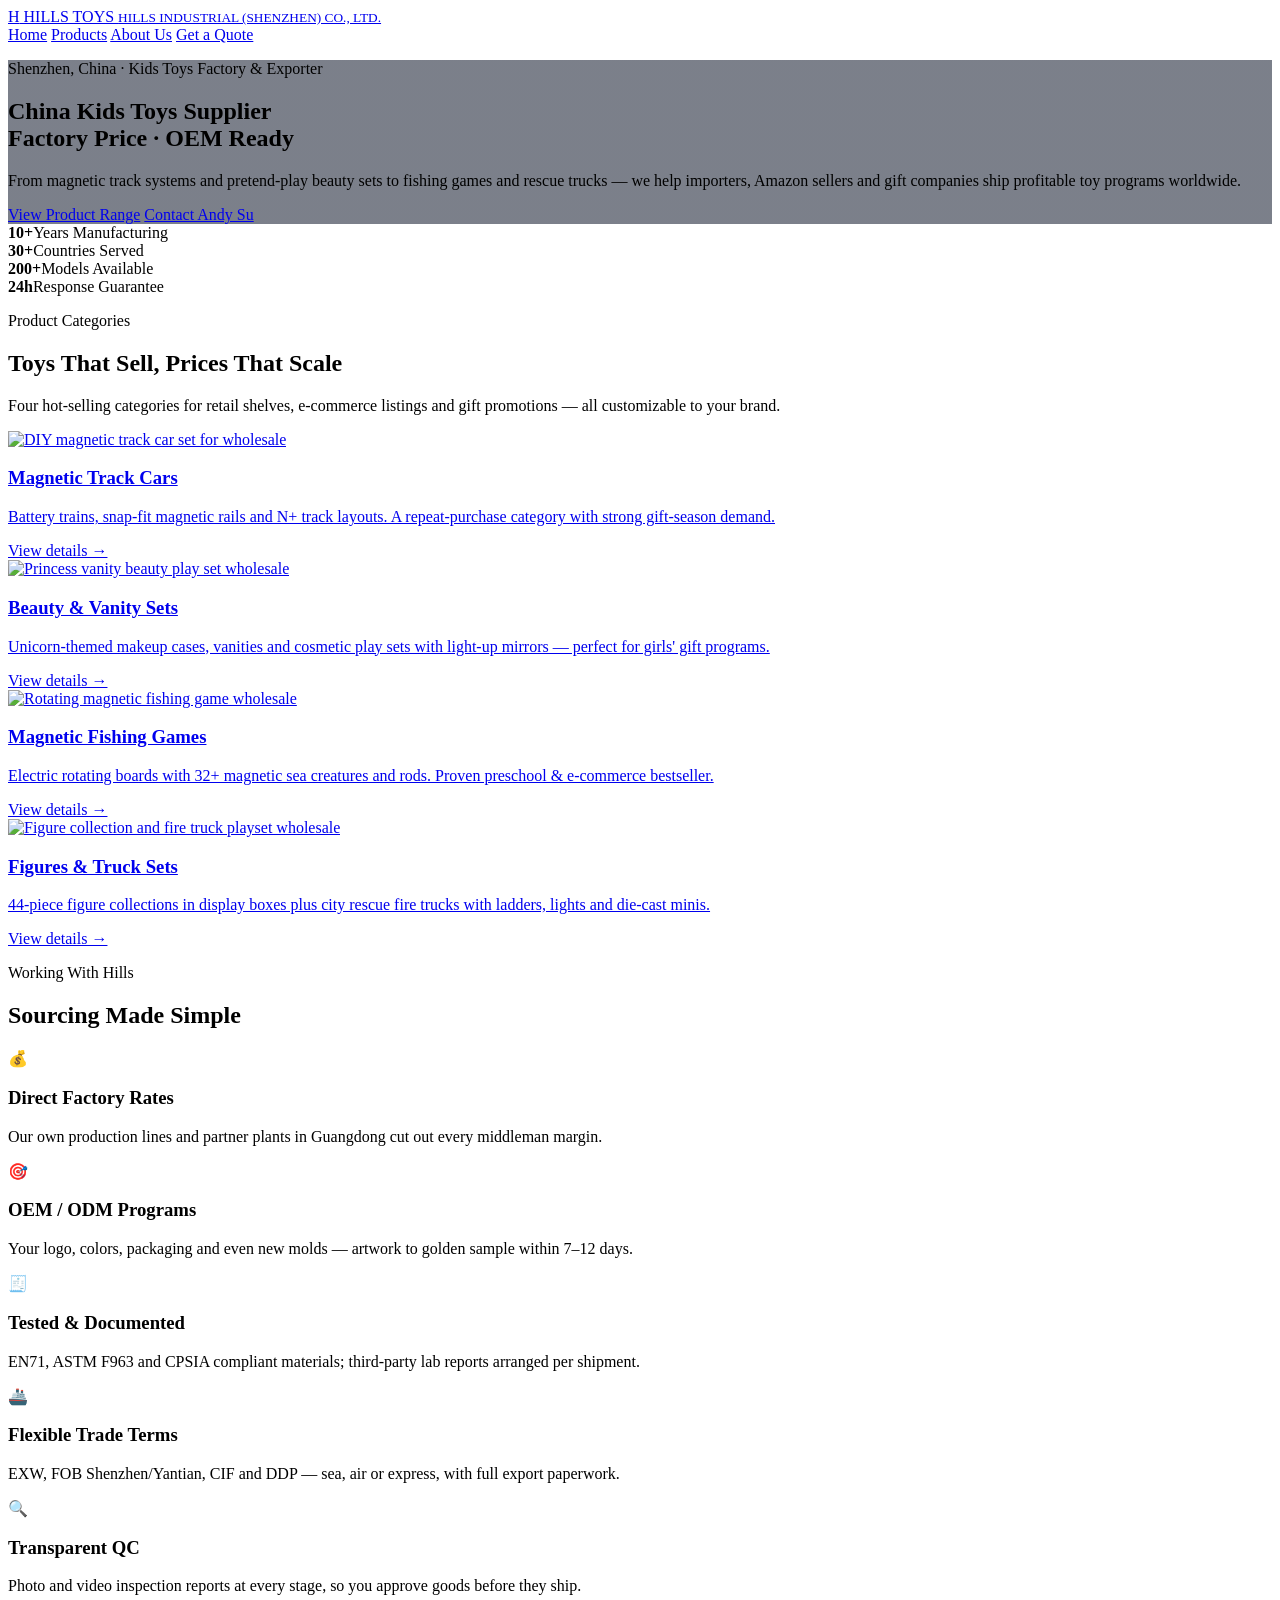
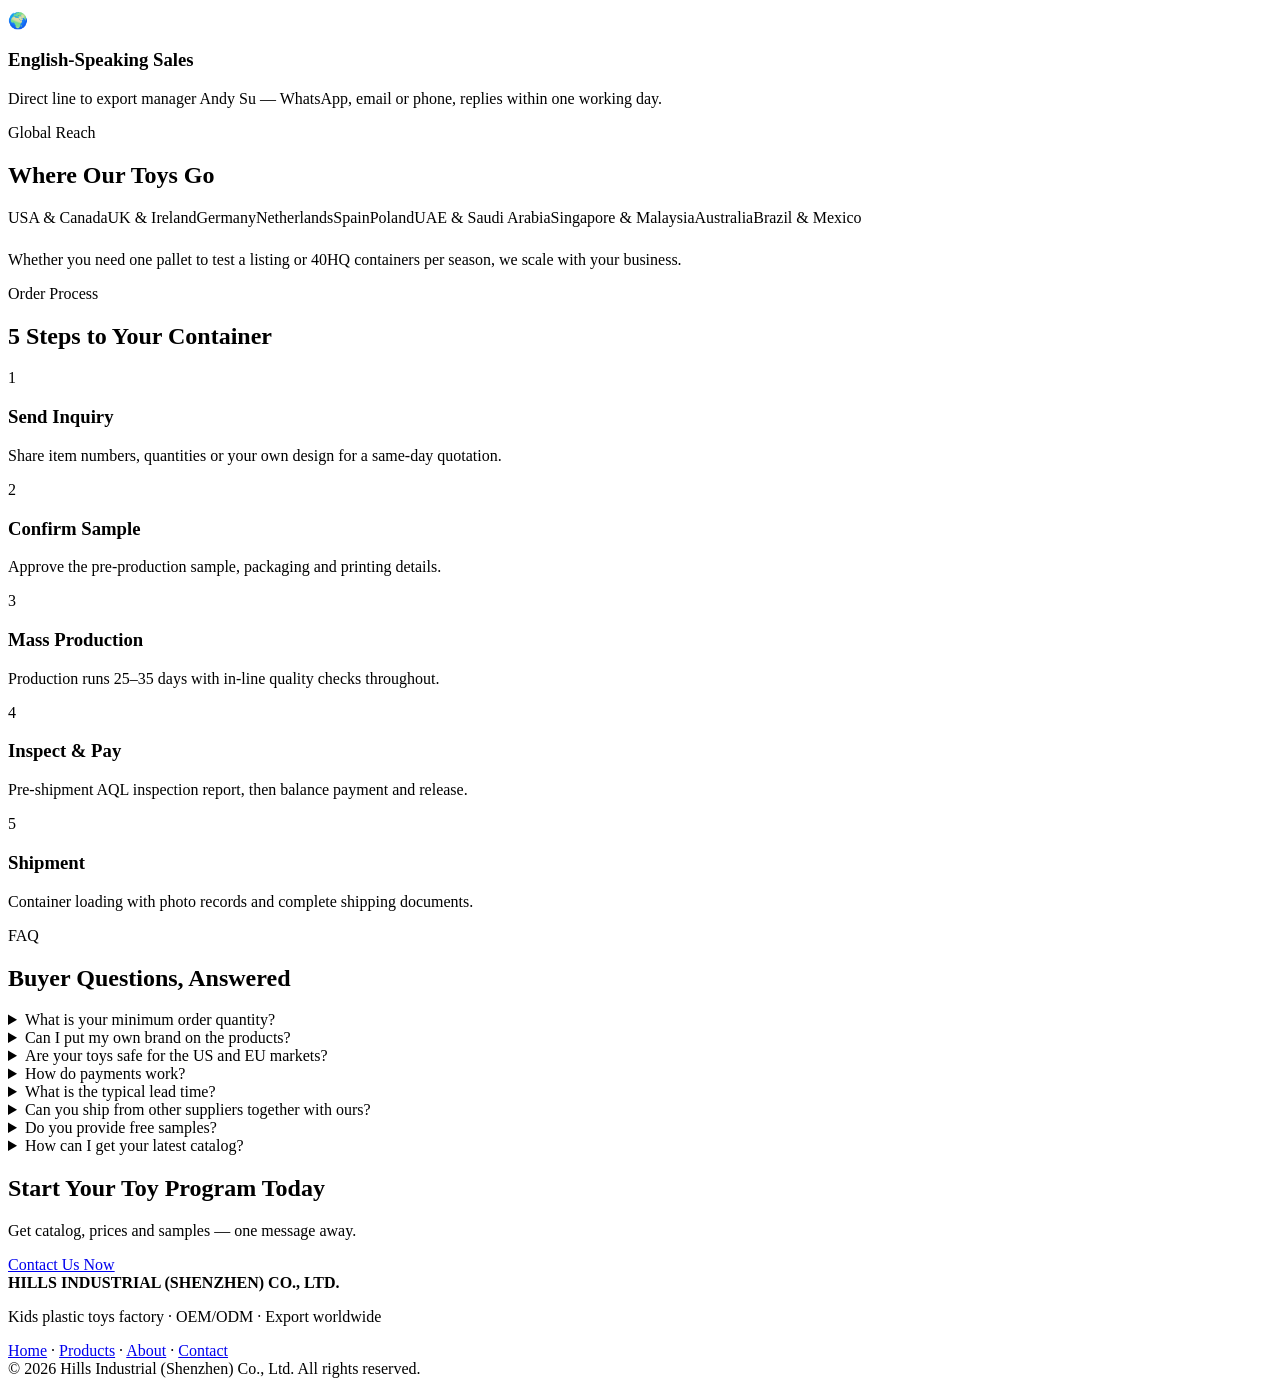
==== index.html @ c6925913 "Add index.html" ====
<!DOCTYPE html>
<html lang="en">
<head>
<meta charset="UTF-8">
<meta name="viewport" content="width=device-width, initial-scale=1.0">
<title>Kids Toys Wholesale &amp; OEM Supplier | HILLS TOYS — Hills Industrial (Shenzhen) Co., Ltd.</title>
<meta name="description" content="Hills Industrial (Shenzhen) Co., Ltd. supplies wholesale kids plastic toys: magnetic track car sets, beauty play sets, magnetic fishing games, figure collections and rescue truck playsets. OEM/ODM, factory-direct, export worldwide.">
<link rel="icon" href="data:image/svg+xml,%3Csvg xmlns='http://www.w3.org/2000/svg' viewBox='0 0 32 32'%3E%3Crect width='32' height='32' rx='6' fill='%232563eb'/%3E%3Ctext x='16' y='22' font-size='15' font-family='Arial' font-weight='bold' fill='white' text-anchor='middle'%3EH%3C/text%3E%3C/svg%3E">
<link rel="stylesheet" href="css/style.css">
</head>
<body>

<header class="site-header">
  <div class="container nav-wrap">
    <a href="index.html" class="brand"><span class="brand-mark">H</span> HILLS TOYS <small>HILLS INDUSTRIAL (SHENZHEN) CO., LTD.</small></a>
    <nav class="nav">
      <a href="index.html" class="active">Home</a>
      <a href="products.html">Products</a>
      <a href="about.html">About Us</a>
      <a href="contact.html" class="nav-cta">Get a Quote</a>
    </nav>
  </div>
</header>

<section class="hero" style="background-image:linear-gradient(rgba(15,23,42,.55),rgba(15,23,42,.55)),url('images/magnetic-track.jpg');">
  <div class="container hero-inner">
    <p class="hero-kicker">Shenzhen, China · Kids Toys Factory &amp; Exporter</p>
    <h1>China Kids Toys Supplier<br>Factory Price · OEM Ready</h1>
    <p class="hero-sub">From magnetic track systems and pretend-play beauty sets to fishing games and rescue trucks — we help importers, Amazon sellers and gift companies ship profitable toy programs worldwide.</p>
    <div class="hero-actions">
      <a href="products.html" class="btn btn-primary">View Product Range</a>
      <a href="contact.html" class="btn btn-ghost">Contact Andy Su</a>
    </div>
  </div>
</section>

<section class="stats-bar">
  <div class="container stats-grid">
    <div><strong>10+</strong><span>Years Manufacturing</span></div>
    <div><strong>30+</strong><span>Countries Served</span></div>
    <div><strong>200+</strong><span>Models Available</span></div>
    <div><strong>24h</strong><span>Response Guarantee</span></div>
  </div>
</section>

<section class="section">
  <div class="container">
    <p class="section-kicker">Product Categories</p>
    <h2 class="section-title">Toys That Sell, Prices That Scale</h2>
    <p class="section-sub">Four hot-selling categories for retail shelves, e-commerce listings and gift promotions — all customizable to your brand.</p>
    <div class="card-grid">
      <a class="product-card" href="products.html#magnetic-track">
        <img src="images/magnetic-track.jpg" alt="DIY magnetic track car set for wholesale" loading="lazy">
        <div class="product-card-body">
          <h3>Magnetic Track Cars</h3>
          <p>Battery trains, snap-fit magnetic rails and N+ track layouts. A repeat-purchase category with strong gift-season demand.</p>
          <span class="link-more">View details →</span>
        </div>
      </a>
      <a class="product-card" href="products.html#beauty-sets">
        <img src="images/vanity-case.jpg" alt="Princess vanity beauty play set wholesale" loading="lazy">
        <div class="product-card-body">
          <h3>Beauty &amp; Vanity Sets</h3>
          <p>Unicorn-themed makeup cases, vanities and cosmetic play sets with light-up mirrors — perfect for girls' gift programs.</p>
          <span class="link-more">View details →</span>
        </div>
      </a>
      <a class="product-card" href="products.html#fishing-game">
        <img src="images/fishing-game.jpg" alt="Rotating magnetic fishing game wholesale" loading="lazy">
        <div class="product-card-body">
          <h3>Magnetic Fishing Games</h3>
          <p>Electric rotating boards with 32+ magnetic sea creatures and rods. Proven preschool &amp; e-commerce bestseller.</p>
          <span class="link-more">View details →</span>
        </div>
      </a>
      <a class="product-card" href="products.html#figures-vehicles">
        <img src="images/fire-truck.jpg" alt="Figure collection and fire truck playset wholesale" loading="lazy">
        <div class="product-card-body">
          <h3>Figures &amp; Truck Sets</h3>
          <p>44-piece figure collections in display boxes plus city rescue fire trucks with ladders, lights and die-cast minis.</p>
          <span class="link-more">View details →</span>
        </div>
      </a>
    </div>
  </div>
</section>

<section class="section section-alt">
  <div class="container">
    <p class="section-kicker">Working With Hills</p>
    <h2 class="section-title">Sourcing Made Simple</h2>
    <div class="feature-grid">
      <div class="feature-card"><div class="feature-icon">💰</div><h3>Direct Factory Rates</h3><p>Our own production lines and partner plants in Guangdong cut out every middleman margin.</p></div>
      <div class="feature-card"><div class="feature-icon">🎯</div><h3>OEM / ODM Programs</h3><p>Your logo, colors, packaging and even new molds — artwork to golden sample within 7–12 days.</p></div>
      <div class="feature-card"><div class="feature-icon">🧾</div><h3>Tested &amp; Documented</h3><p>EN71, ASTM F963 and CPSIA compliant materials; third-party lab reports arranged per shipment.</p></div>
      <div class="feature-card"><div class="feature-icon">🚢</div><h3>Flexible Trade Terms</h3><p>EXW, FOB Shenzhen/Yantian, CIF and DDP — sea, air or express, with full export paperwork.</p></div>
      <div class="feature-card"><div class="feature-icon">🔍</div><h3>Transparent QC</h3><p>Photo and video inspection reports at every stage, so you approve goods before they ship.</p></div>
      <div class="feature-card"><div class="feature-icon">🌍</div><h3>English-Speaking Sales</h3><p>Direct line to export manager Andy Su — WhatsApp, email or phone, replies within one working day.</p></div>
    </div>
  </div>
</section>

<section class="section">
  <div class="container">
    <p class="section-kicker">Global Reach</p>
    <h2 class="section-title">Where Our Toys Go</h2>
    <div class="chips">
      <span class="chip">USA &amp; Canada</span><span class="chip">UK &amp; Ireland</span><span class="chip">Germany</span><span class="chip">Netherlands</span><span class="chip">Spain</span><span class="chip">Poland</span><span class="chip">UAE &amp; Saudi Arabia</span><span class="chip">Singapore &amp; Malaysia</span><span class="chip">Australia</span><span class="chip">Brazil &amp; Mexico</span>
    </div>
    <p class="section-sub" style="margin-top:24px;">Whether you need one pallet to test a listing or 40HQ containers per season, we scale with your business.</p>
  </div>
</section>

<section class="section section-alt">
  <div class="container">
    <p class="section-kicker">Order Process</p>
    <h2 class="section-title">5 Steps to Your Container</h2>
    <div class="steps">
      <div class="step"><span class="step-num">1</span><h3>Send Inquiry</h3><p>Share item numbers, quantities or your own design for a same-day quotation.</p></div>
      <div class="step"><span class="step-num">2</span><h3>Confirm Sample</h3><p>Approve the pre-production sample, packaging and printing details.</p></div>
      <div class="step"><span class="step-num">3</span><h3>Mass Production</h3><p>Production runs 25–35 days with in-line quality checks throughout.</p></div>
      <div class="step"><span class="step-num">4</span><h3>Inspect &amp; Pay</h3><p>Pre-shipment AQL inspection report, then balance payment and release.</p></div>
      <div class="step"><span class="step-num">5</span><h3>Shipment</h3><p>Container loading with photo records and complete shipping documents.</p></div>
    </div>
  </div>
</section>

<section class="section">
  <div class="container">
    <p class="section-kicker">FAQ</p>
    <h2 class="section-title">Buyer Questions, Answered</h2>
    <div class="faq">
      <details><summary>What is your minimum order quantity?</summary><p>MOQ starts from 3–10 cartons per item depending on the line. New customers can start with a trial order or a mixed container to test the market.</p></details>
      <details><summary>Can I put my own brand on the products?</summary><p>Yes. We offer logo printing, custom color boxes, blister cards and full ODM development including new tooling. Most OEM orders carry no extra tooling cost above agreed quantities.</p></details>
      <details><summary>Are your toys safe for the US and EU markets?</summary><p>Our materials comply with EN71 (EU), ASTM F963 and CPSIA (US). SGS or Intertek test reports can be arranged for each new item and season.</p></details>
      <details><summary>How do payments work?</summary><p>Standard terms are T/T with 30% deposit and balance against B/L copy. L/C at sight is available for orders above USD 50,000. Alibaba trade assurance is also welcome.</p></details>
      <details><summary>What is the typical lead time?</summary><p>25–35 days after sample approval and deposit. During peak season (August–November) please plan an extra 5–10 days.</p></details>
      <details><summary>Can you ship from other suppliers together with ours?</summary><p>Absolutely. We regularly consolidate goods from multiple factories into one container and prepare a single set of export documents.</p></details>
      <details><summary>Do you provide free samples?</summary><p>Stock samples are free — you only pay the courier cost. Customized samples are quoted based on printing or tooling work.</p></details>
      <details><summary>How can I get your latest catalog?</summary><p>Email andy@hillstoys.cn or message us on WhatsApp — we will send the full catalog with FOB prices and packing details within 24 hours.</p></details>
    </div>
  </div>
</section>

<section class="cta-band">
  <div class="container cta-inner">
    <h2>Start Your Toy Program Today</h2>
    <p>Get catalog, prices and samples — one message away.</p>
    <a href="contact.html" class="btn btn-primary btn-lg">Contact Us Now</a>
  </div>
</section>

<footer class="site-footer">
  <div class="container footer-wrap">
    <div>
      <strong>HILLS INDUSTRIAL (SHENZHEN) CO., LTD.</strong>
      <p>Kids plastic toys factory · OEM/ODM · Export worldwide</p>
    </div>
    <div class="footer-links">
      <a href="index.html">Home</a> · <a href="products.html">Products</a> · <a href="about.html">About</a> · <a href="contact.html">Contact</a>
    </div>
  </div>
  <div class="container copyright">© 2026 Hills Industrial (Shenzhen) Co., Ltd. All rights reserved.</div>
</footer>

<script src="js/main.js"></script>
</body>
</html>
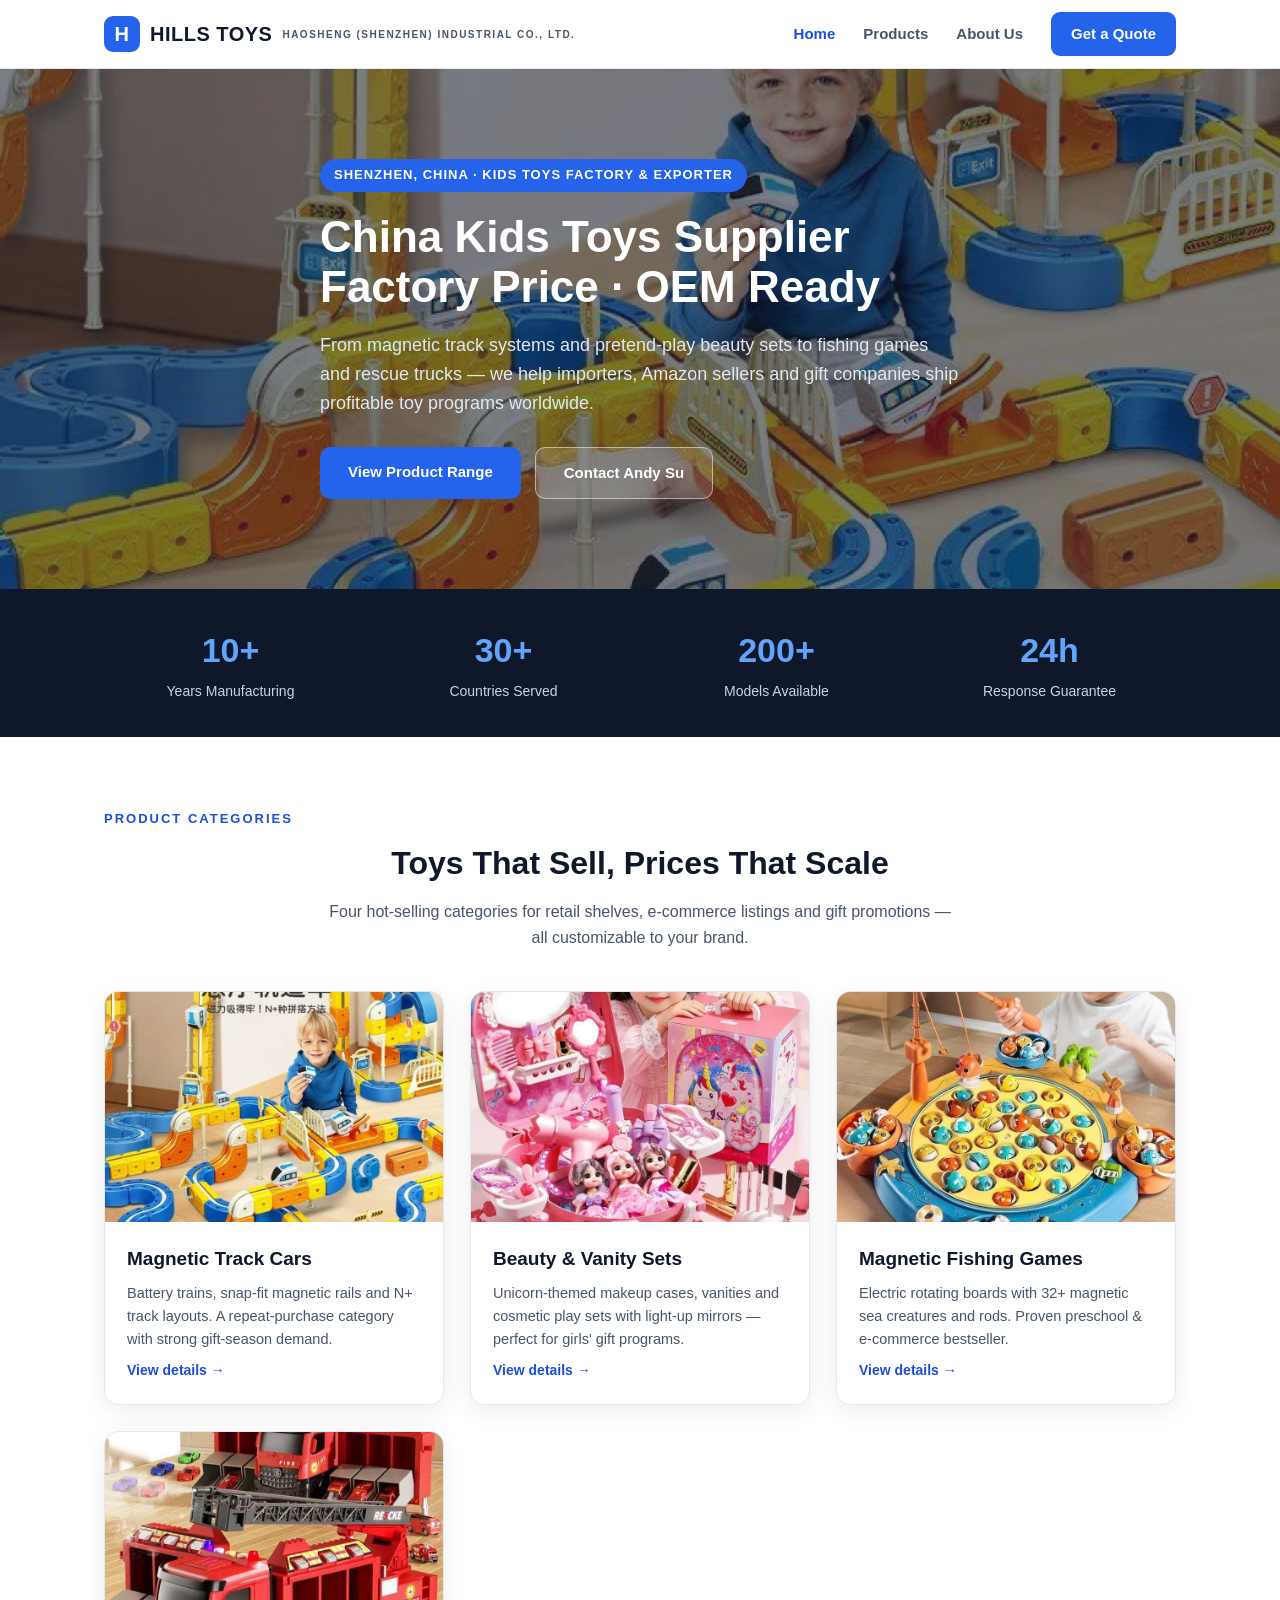
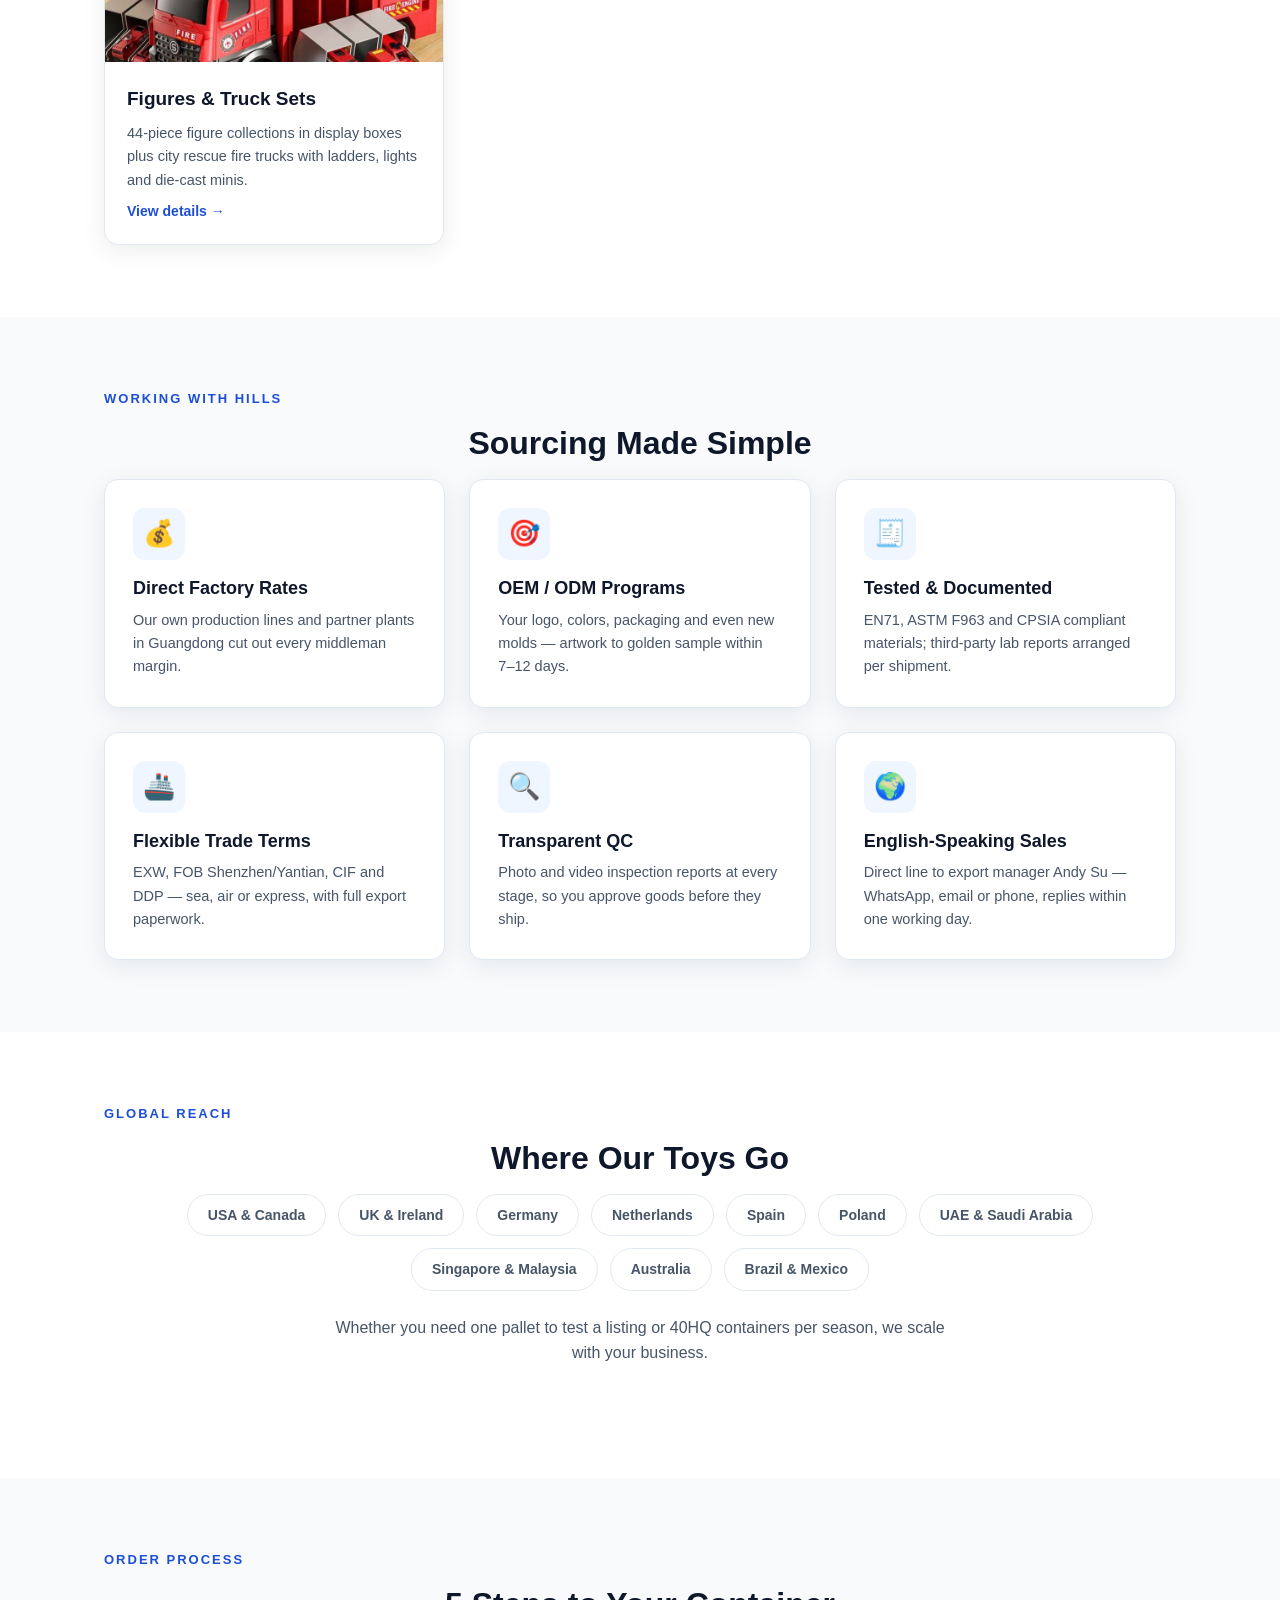
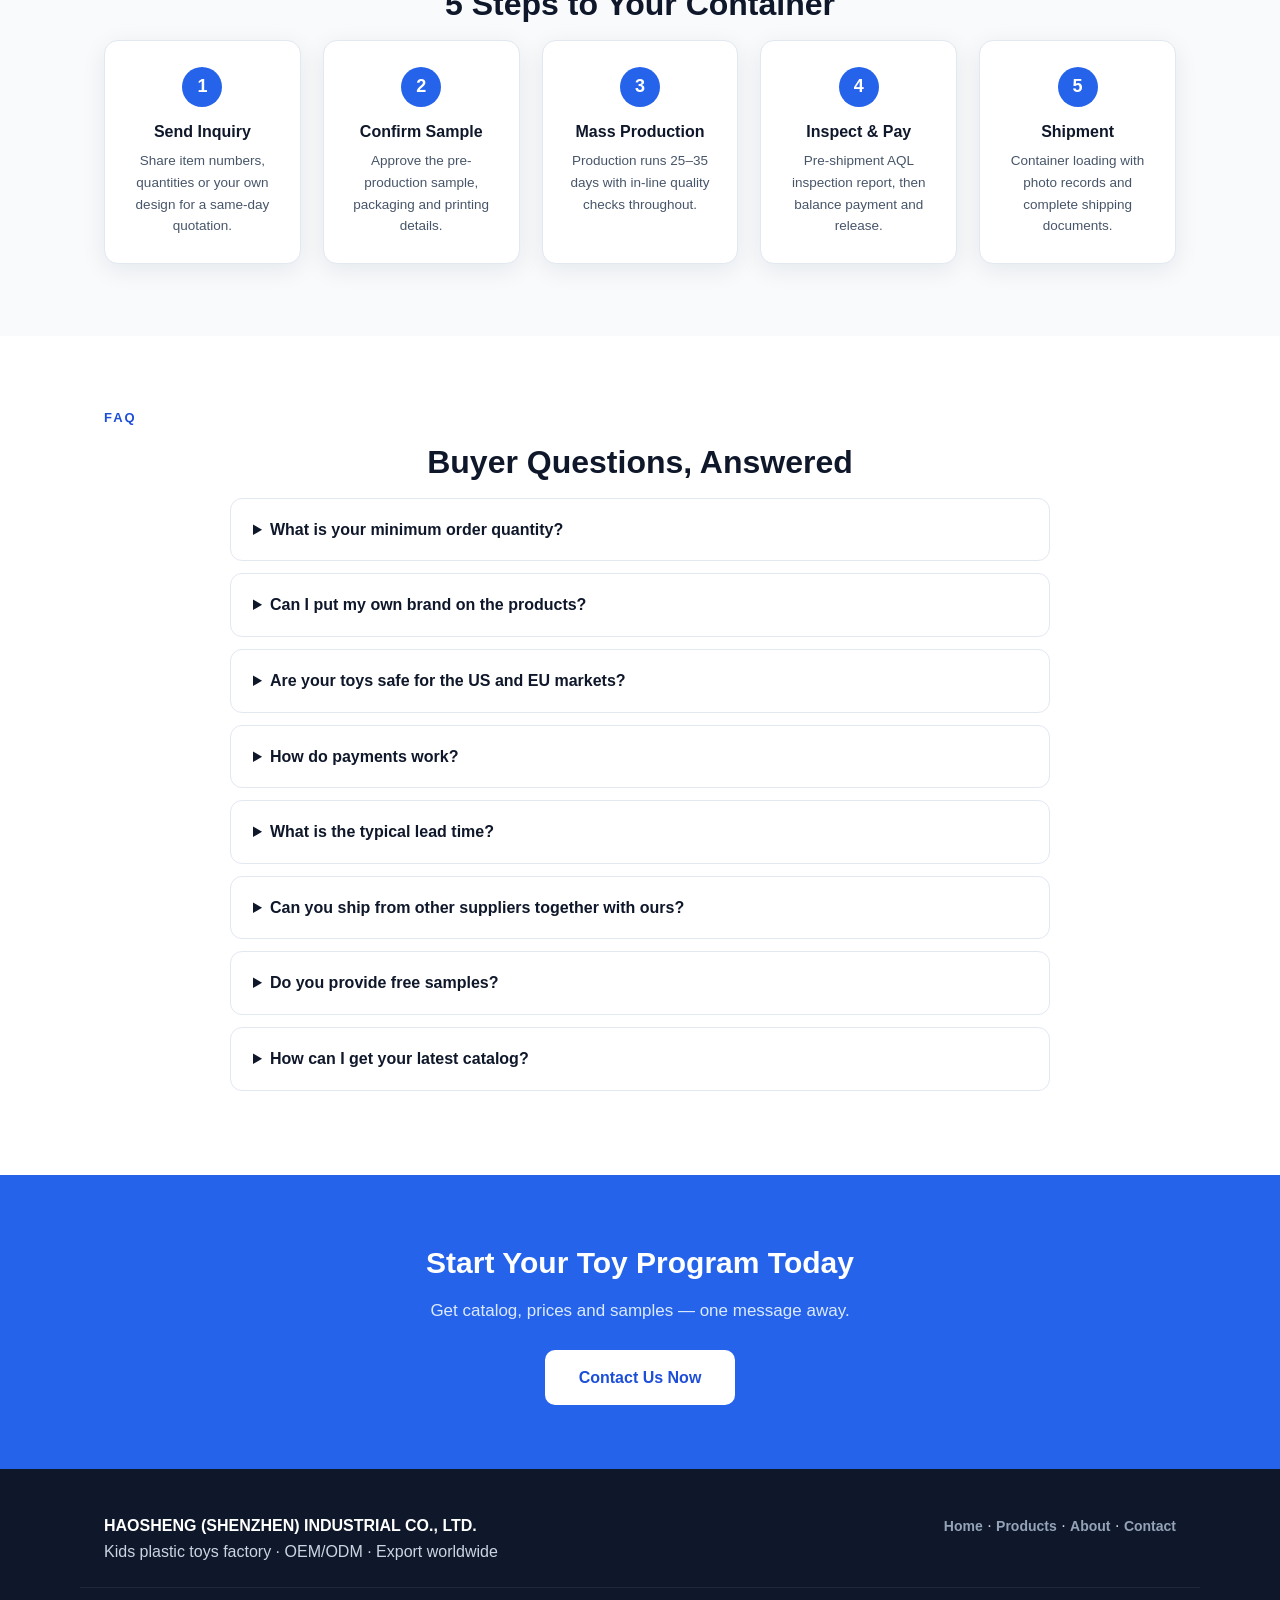
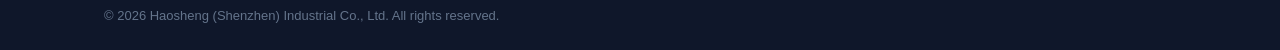
==== commit f4dbb49c: "Add index.html" ====
--- a/index.html
+++ b/index.html
@@ -3,8 +3,8 @@
 <head>
 <meta charset="UTF-8">
 <meta name="viewport" content="width=device-width, initial-scale=1.0">
-<title>Kids Toys Wholesale &amp; OEM Supplier | HILLS TOYS — Hills Industrial (Shenzhen) Co., Ltd.</title>
-<meta name="description" content="Hills Industrial (Shenzhen) Co., Ltd. supplies wholesale kids plastic toys: magnetic track car sets, beauty play sets, magnetic fishing games, figure collections and rescue truck playsets. OEM/ODM, factory-direct, export worldwide.">
+<title>Kids Toys Wholesale &amp; OEM Supplier | HILLS TOYS — Haosheng (Shenzhen) Industrial Co., Ltd.</title>
+<meta name="description" content="Haosheng (Shenzhen) Industrial Co., Ltd. supplies wholesale kids plastic toys: magnetic track car sets, beauty play sets, magnetic fishing games, figure collections and rescue truck playsets. OEM/ODM, factory-direct, export worldwide.">
 <link rel="icon" href="data:image/svg+xml,%3Csvg xmlns='http://www.w3.org/2000/svg' viewBox='0 0 32 32'%3E%3Crect width='32' height='32' rx='6' fill='%232563eb'/%3E%3Ctext x='16' y='22' font-size='15' font-family='Arial' font-weight='bold' fill='white' text-anchor='middle'%3EH%3C/text%3E%3C/svg%3E">
 <link rel="stylesheet" href="css/style.css">
 </head>
@@ -12,7 +12,7 @@
 
 <header class="site-header">
   <div class="container nav-wrap">
-    <a href="index.html" class="brand"><span class="brand-mark">H</span> HILLS TOYS <small>HILLS INDUSTRIAL (SHENZHEN) CO., LTD.</small></a>
+    <a href="index.html" class="brand"><span class="brand-mark">H</span> HILLS TOYS <small>HAOSHENG (SHENZHEN) INDUSTRIAL CO., LTD.</small></a>
     <nav class="nav">
       <a href="index.html" class="active">Home</a>
       <a href="products.html">Products</a>
@@ -153,14 +153,14 @@
 <footer class="site-footer">
   <div class="container footer-wrap">
     <div>
-      <strong>HILLS INDUSTRIAL (SHENZHEN) CO., LTD.</strong>
+      <strong>HAOSHENG (SHENZHEN) INDUSTRIAL CO., LTD.</strong>
       <p>Kids plastic toys factory · OEM/ODM · Export worldwide</p>
     </div>
     <div class="footer-links">
       <a href="index.html">Home</a> · <a href="products.html">Products</a> · <a href="about.html">About</a> · <a href="contact.html">Contact</a>
     </div>
   </div>
-  <div class="container copyright">© 2026 Hills Industrial (Shenzhen) Co., Ltd. All rights reserved.</div>
+  <div class="container copyright">© 2026 Haosheng (Shenzhen) Industrial Co., Ltd. All rights reserved.</div>
 </footer>
 
 <script src="js/main.js"></script>
--- a/css/style.css
+++ b/css/style.css
@@ -0,0 +1,239 @@
+/* ================= Hills Toys (濠盛) — B2B Site ================= */
+:root{
+  --blue:#2563eb;
+  --blue-dark:#1d4ed8;
+  --orange:#f97316;
+  --orange-dark:#ea580c;
+  --ink:#0f172a;
+  --slate:#475569;
+  --line:#e2e8f0;
+  --bg-alt:#f8fafc;
+  --white:#ffffff;
+  --radius:14px;
+  --shadow:0 6px 24px rgba(15,23,42,.08);
+}
+*{margin:0;padding:0;box-sizing:border-box;}
+html{scroll-behavior:smooth;}
+body{
+  font-family:-apple-system,BlinkMacSystemFont,"Segoe UI","PingFang SC","Hiragino Sans GB","Microsoft YaHei",Helvetica,Arial,sans-serif;
+  color:var(--ink);background:var(--white);line-height:1.6;
+  -webkit-font-smoothing:antialiased;
+}
+img{max-width:100%;display:block;}
+a{color:var(--blue-dark);text-decoration:none;}
+.container{max-width:1120px;margin:0 auto;padding:0 24px;}
+.section{padding:72px 0;}
+.section-alt{background:var(--bg-alt);}
+
+/* ---------- Header ---------- */
+.site-header{
+  position:sticky;top:0;z-index:50;background:rgba(255,255,255,.95);
+  backdrop-filter:blur(8px);border-bottom:1px solid var(--line);
+}
+.nav-wrap{display:flex;align-items:center;justify-content:space-between;height:68px;}
+.brand{font-weight:800;font-size:20px;color:var(--ink);display:flex;align-items:center;gap:10px;letter-spacing:.5px;}
+.brand small{font-size:10px;font-weight:600;color:var(--slate);letter-spacing:1.5px;display:block;line-height:1.1;}
+.brand-mark{
+  background:var(--blue);color:#fff;width:36px;height:36px;border-radius:9px;
+  display:flex;align-items:center;justify-content:center;font-size:20px;flex-shrink:0;
+}
+.nav{display:flex;align-items:center;gap:28px;}
+.nav a{color:var(--slate);font-weight:600;font-size:15px;}
+.nav a.active,.nav a:hover{color:var(--blue-dark);}
+.nav-cta{
+  background:var(--blue);color:#fff!important;padding:10px 20px;border-radius:9px;
+}
+.nav-cta:hover{background:var(--blue-dark);}
+
+/* ---------- Hero ---------- */
+.hero{
+  min-height:520px;display:flex;align-items:center;
+  background-size:cover;background-position:center;color:#fff;
+}
+.hero-inner{padding:90px 24px;max-width:820px;}
+.hero-kicker{
+  display:inline-block;background:var(--blue);color:#fff;font-size:13px;
+  font-weight:700;letter-spacing:1px;text-transform:uppercase;
+  padding:6px 14px;border-radius:999px;margin-bottom:20px;
+}
+.hero h1{font-size:44px;line-height:1.15;margin-bottom:18px;font-weight:800;}
+.hero-sub{font-size:18px;color:#e2e8f0;max-width:640px;margin-bottom:30px;}
+.hero-actions{display:flex;gap:14px;flex-wrap:wrap;}
+.btn{
+  display:inline-block;font-weight:700;font-size:15px;padding:13px 28px;
+  border-radius:10px;transition:.2s;border:none;cursor:pointer;
+}
+.btn-primary{background:var(--blue);color:#fff!important;}
+.btn-primary:hover{background:var(--blue-dark);transform:translateY(-1px);}
+.btn-ghost{background:rgba(255,255,255,.14);color:#fff!important;border:1px solid rgba(255,255,255,.5);}
+.btn-ghost:hover{background:rgba(255,255,255,.24);}
+.btn-lg{padding:15px 34px;font-size:16px;}
+
+/* ---------- Stats bar ---------- */
+.stats-bar{background:var(--ink);color:#fff;padding:34px 0;}
+.stats-grid{display:grid;grid-template-columns:repeat(4,1fr);gap:20px;text-align:center;}
+.stats-grid strong{display:block;font-size:34px;color:#60a5fa;font-weight:800;}
+.stats-grid span{font-size:14px;color:#cbd5e1;}
+
+/* ---------- Section headers ---------- */
+.section-kicker{
+  color:var(--blue-dark);font-weight:800;font-size:13px;letter-spacing:2px;
+  text-transform:uppercase;margin-bottom:8px;
+}
+.section-title{font-size:32px;font-weight:800;margin-bottom:10px;text-align:center;}
+.section-sub{text-align:center;color:var(--slate);max-width:640px;margin:0 auto 40px;}
+
+/* ---------- Product cards ---------- */
+.card-grid{display:grid;grid-template-columns:repeat(auto-fit,minmax(250px,1fr));gap:26px;}
+.product-card{
+  background:#fff;border:1px solid var(--line);border-radius:var(--radius);
+  overflow:hidden;box-shadow:var(--shadow);transition:.2s;color:var(--ink);
+  display:flex;flex-direction:column;
+}
+.product-card:hover{transform:translateY(-4px);box-shadow:0 12px 32px rgba(15,23,42,.14);}
+.product-card img{height:230px;object-fit:cover;width:100%;}
+.product-card-body{padding:22px;display:flex;flex-direction:column;gap:8px;flex:1;}
+.product-card-body h3{font-size:19px;font-weight:800;}
+.product-card-body p{color:var(--slate);font-size:14.5px;flex:1;}
+.link-more{color:var(--blue-dark);font-weight:700;font-size:14px;}
+
+/* ---------- Feature grid ---------- */
+.feature-grid{display:grid;grid-template-columns:repeat(auto-fit,minmax(300px,1fr));gap:24px;}
+.feature-card{
+  background:#fff;border:1px solid var(--line);border-radius:var(--radius);
+  padding:28px;box-shadow:var(--shadow);
+}
+.feature-icon{
+  width:52px;height:52px;border-radius:12px;background:#eff6ff;
+  display:flex;align-items:center;justify-content:center;font-size:26px;margin-bottom:14px;
+}
+.feature-card h3{font-size:18px;margin-bottom:6px;}
+.feature-card p{color:var(--slate);font-size:14.5px;}
+
+/* ---------- Chips ---------- */
+.chips{display:flex;flex-wrap:wrap;gap:12px;justify-content:center;}
+.chip{
+  background:#fff;border:1px solid var(--line);border-radius:999px;
+  padding:9px 20px;font-weight:600;font-size:14px;color:var(--slate);
+}
+
+/* ---------- Steps ---------- */
+.steps{display:grid;grid-template-columns:repeat(auto-fit,minmax(180px,1fr));gap:22px;}
+.step{
+  background:#fff;border:1px solid var(--line);border-radius:var(--radius);
+  padding:26px 22px;text-align:center;box-shadow:var(--shadow);
+}
+.step-num{
+  display:inline-flex;width:40px;height:40px;border-radius:50%;
+  background:var(--blue);color:#fff;font-weight:800;font-size:18px;
+  align-items:center;justify-content:center;margin-bottom:12px;
+}
+.step h3{font-size:16px;margin-bottom:6px;}
+.step p{font-size:13.5px;color:var(--slate);}
+
+/* ---------- FAQ ---------- */
+.faq{max-width:820px;margin:0 auto;}
+.faq details{
+  background:#fff;border:1px solid var(--line);border-radius:12px;
+  padding:18px 22px;margin-bottom:12px;
+}
+.faq summary{font-weight:700;cursor:pointer;font-size:16px;}
+.faq details[open]{border-color:var(--blue);}
+.faq p{margin-top:10px;color:var(--slate);font-size:15px;}
+
+/* ---------- Page hero ---------- */
+.page-hero{
+  background:linear-gradient(135deg,#1e3a8a,#2563eb);color:#fff;padding:70px 0;
+}
+.page-hero h1{font-size:38px;margin-bottom:10px;}
+.page-hero p{color:#dbeafe;max-width:640px;font-size:17px;}
+
+/* ---------- Product split ---------- */
+.product-section{border-bottom:1px solid var(--line);}
+.product-split{display:grid;grid-template-columns:1fr 1fr;gap:48px;align-items:center;}
+.product-split img{border-radius:var(--radius);box-shadow:var(--shadow);}
+.product-split.reverse .product-info{order:1;}
+.product-split.reverse img{order:2;}
+.product-info h2{font-size:28px;margin-bottom:14px;}
+.product-info>p{color:var(--slate);margin-bottom:20px;}
+table.spec{width:100%;border-collapse:collapse;margin-bottom:24px;font-size:14.5px;}
+table.spec th,table.spec td{border:1px solid var(--line);padding:9px 14px;text-align:left;}
+table.spec th{background:var(--bg-alt);width:34%;font-weight:700;}
+
+/* ---------- About split / numbers ---------- */
+.split{display:grid;grid-template-columns:1.1fr 1fr;gap:48px;align-items:center;}
+.split-img{border-radius:var(--radius);box-shadow:var(--shadow);}
+.num-grid{display:grid;grid-template-columns:repeat(3,1fr);gap:22px;}
+.num-card{
+  background:#fff;border:1px solid var(--line);border-radius:var(--radius);
+  padding:28px;text-align:center;box-shadow:var(--shadow);
+}
+.num-card strong{display:block;font-size:36px;color:var(--blue);font-weight:800;}
+.num-card span{color:var(--slate);font-size:14px;}
+
+/* ---------- QC ---------- */
+.qc-grid{display:grid;grid-template-columns:repeat(3,1fr);gap:24px;}
+.qc-card{
+  background:#fff;border:1px solid var(--line);border-radius:var(--radius);
+  padding:30px;box-shadow:var(--shadow);
+}
+.qc-num{font-size:14px;font-weight:800;color:var(--blue-dark);letter-spacing:2px;}
+.qc-card h3{margin:8px 0 8px;font-size:18px;}
+.qc-card p{color:var(--slate);font-size:14.5px;}
+
+/* ---------- Contact ---------- */
+.contact-grid{display:grid;grid-template-columns:1fr 1.2fr;gap:44px;align-items:start;}
+.contact-cards{display:grid;grid-template-columns:1fr 1fr;gap:20px;}
+.contact-card{
+  background:#fff;border:1px solid var(--line);border-radius:var(--radius);
+  padding:24px;box-shadow:var(--shadow);
+}
+.contact-card h3{font-size:16px;margin-bottom:6px;}
+.contact-card p{font-weight:700;}
+.contact-card small{color:var(--slate);font-size:12.5px;}
+.contact-form-wrap{
+  background:#fff;border:1px solid var(--line);border-radius:var(--radius);
+  padding:34px;box-shadow:var(--shadow);
+}
+.contact-form-wrap h2{font-size:24px;margin-bottom:6px;}
+.contact-form-wrap>p{color:var(--slate);margin-bottom:22px;font-size:14.5px;}
+.contact-form label{display:block;font-weight:600;font-size:14px;margin-bottom:16px;}
+.contact-form input,.contact-form select,.contact-form textarea{
+  width:100%;margin-top:6px;padding:11px 14px;border:1px solid var(--line);
+  border-radius:9px;font-size:15px;font-family:inherit;background:var(--bg-alt);
+}
+.contact-form input:focus,.contact-form textarea:focus,.contact-form select:focus{
+  outline:2px solid var(--blue);border-color:var(--blue);
+}
+.contact-form .btn{width:100%;}
+
+/* ---------- CTA band ---------- */
+.cta-band{background:var(--blue);color:#fff;padding:64px 0;text-align:center;}
+.cta-inner h2{font-size:30px;margin-bottom:10px;}
+.cta-inner p{color:#dbeafe;margin-bottom:26px;font-size:17px;}
+.cta-band .btn-primary{background:#fff;color:var(--blue-dark)!important;}
+.cta-band .btn-primary:hover{background:#dbeafe;}
+
+/* ---------- Footer ---------- */
+.site-footer{background:var(--ink);color:#cbd5e1;padding:44px 0 24px;}
+.footer-wrap{display:flex;justify-content:space-between;gap:24px;flex-wrap:wrap;padding-bottom:22px;border-bottom:1px solid #1e293b;}
+.site-footer strong{color:#fff;}
+.footer-links a{color:#94a3b8;font-weight:600;font-size:14px;}
+.footer-links a:hover{color:#60a5fa;}
+.copyright{padding-top:18px;font-size:13px;color:#64748b;}
+
+/* ---------- Responsive ---------- */
+@media (max-width:900px){
+  .hero h1{font-size:32px;}
+  .product-split,.split,.contact-grid{grid-template-columns:1fr;}
+  .product-split.reverse .product-info{order:0;}
+  .product-split.reverse img{order:0;}
+  .stats-grid{grid-template-columns:repeat(2,1fr);}
+  .num-grid{grid-template-columns:repeat(2,1fr);}
+  .qc-grid{grid-template-columns:1fr;}
+  .nav{gap:16px;}
+  .nav a:not(.nav-cta){display:none;}
+  .section-title{text-align:left;}
+  .section-sub{text-align:left;margin-left:0;}
+  .chips{justify-content:flex-start;}
+}
